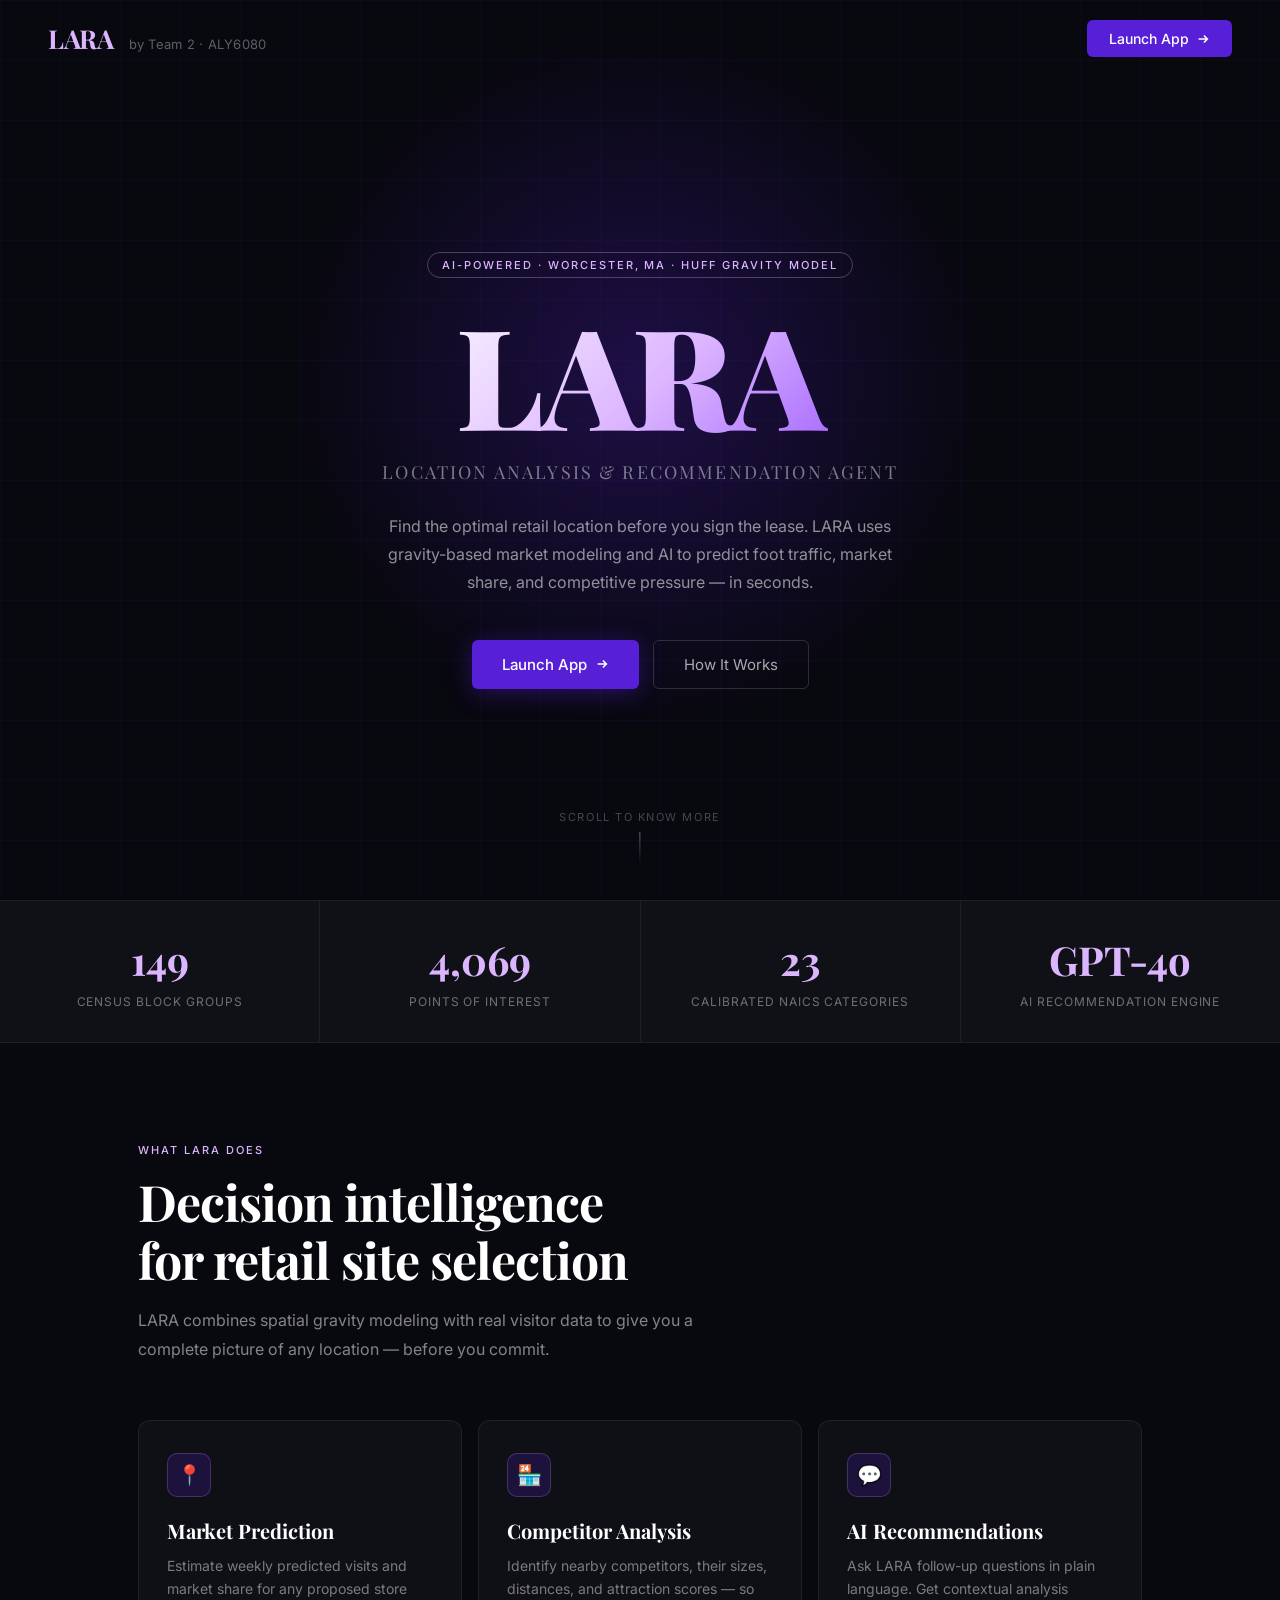
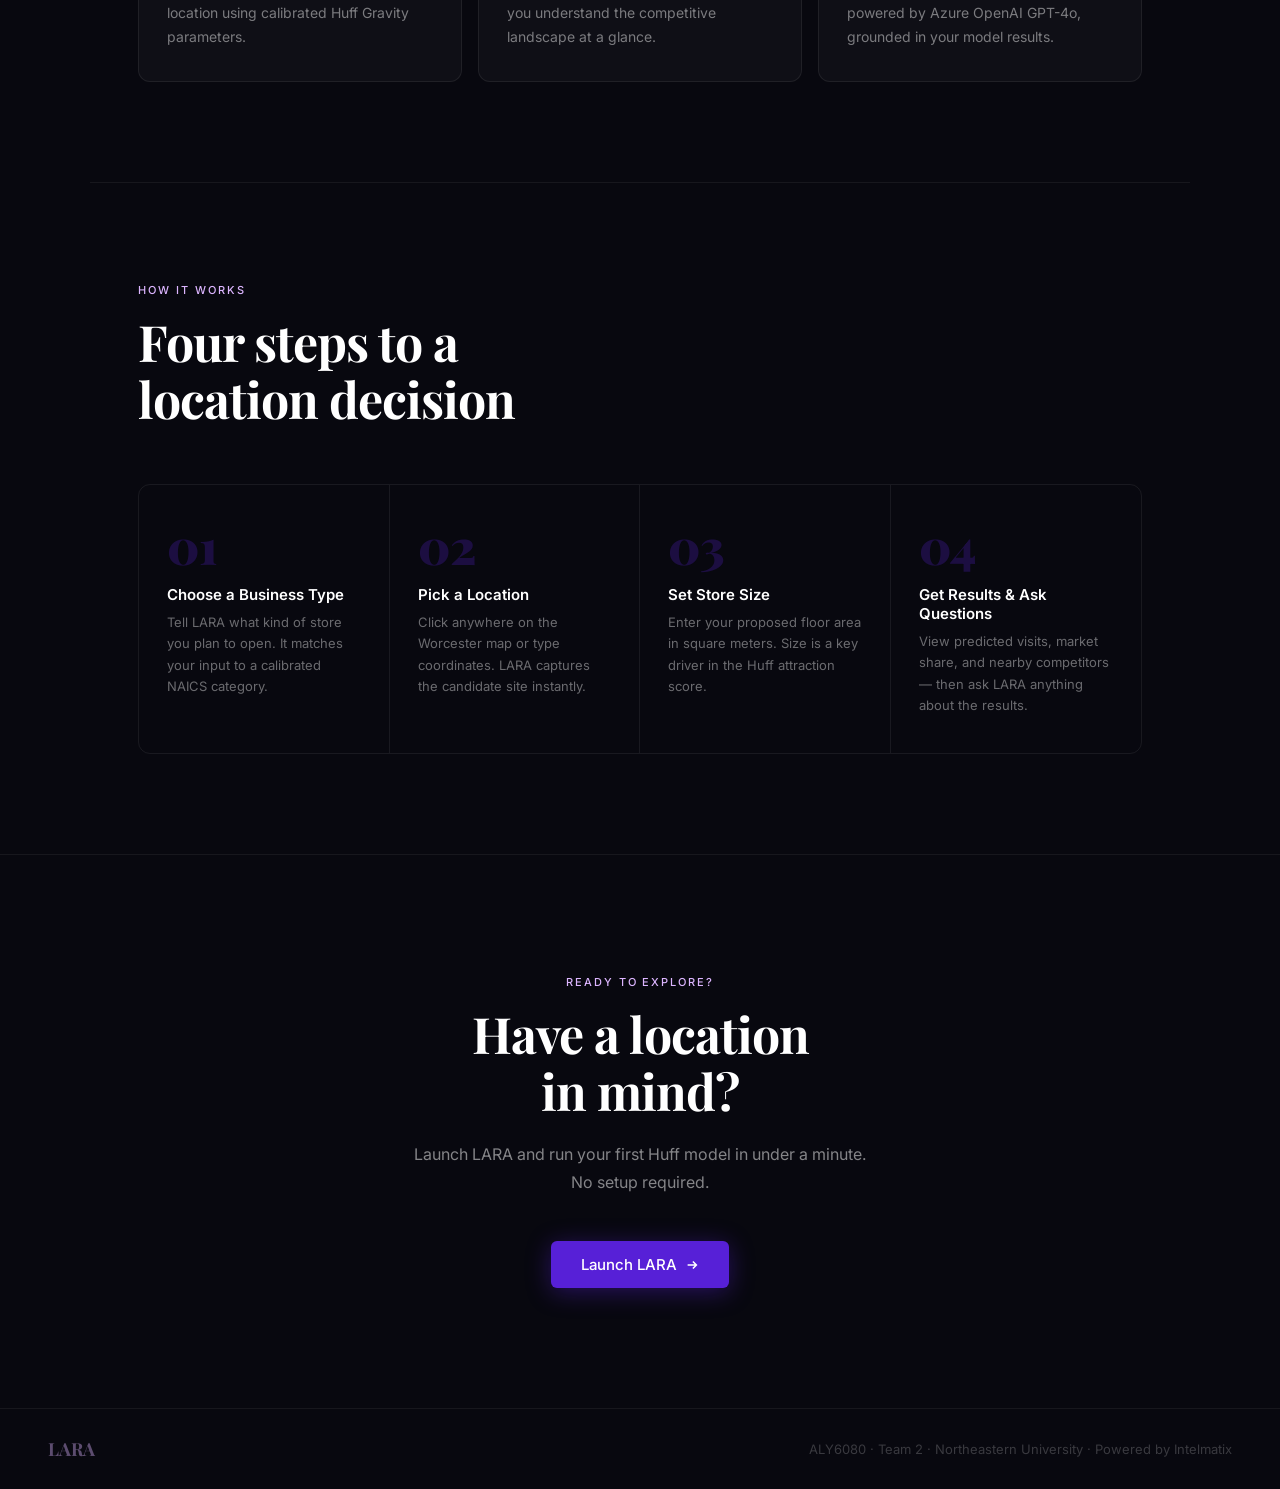
==== templates/landing.html @ 4e95580e "add landing page, fix competitor name" ====
<!DOCTYPE html>
<html lang="en">
<head>
  <meta charset="UTF-8" />
  <meta name="viewport" content="width=device-width, initial-scale=1.0" />
  <title>LARA — Location Analysis & Recommendation Agent</title>
  <link rel="preconnect" href="https://fonts.googleapis.com" />
  <link rel="preconnect" href="https://fonts.gstatic.com" crossorigin />
  <link href="https://fonts.googleapis.com/css2?family=Playfair+Display:wght@400;700;900&family=Inter:wght@300;400;500;600&display=swap" rel="stylesheet" />
  <style>
    *, *::before, *::after { box-sizing: border-box; margin: 0; padding: 0; }

    :root {
      --black:   #08080f;
      --deep:    #0d0d1e;
      --purple:  #5720d7;
      --lavender:#DCB5FF;
      --mist:    #f3e8ff;
      --dim:     rgba(255,255,255,0.45);
      --white:   #ffffff;
    }

    html { scroll-behavior: smooth; }

    body {
      font-family: 'Inter', sans-serif;
      background: var(--black);
      color: var(--white);
      overflow-x: hidden;
    }

    /* ── NAV ── */
    nav {
      position: fixed;
      top: 0; left: 0; right: 0;
      z-index: 100;
      display: flex;
      align-items: center;
      justify-content: space-between;
      padding: 20px 48px;
      transition: background 0.4s, backdrop-filter 0.4s;
    }
    nav.scrolled {
      background: rgba(8,8,15,0.85);
      backdrop-filter: blur(12px);
      border-bottom: 0.5px solid rgba(255,255,255,0.06);
    }
    .nav-logo {
      font-family: 'Playfair Display', serif;
      font-size: 26px;
      font-weight: 700;
      color: var(--lavender);
      letter-spacing: -0.5px;
      text-decoration: none;
    }
    .nav-logo span {
      color: rgba(255,255,255,0.35);
      font-size: 13px;
      font-family: 'Inter', sans-serif;
      font-weight: 400;
      margin-left: 10px;
      letter-spacing: 0.02em;
    }
    .nav-cta {
      display: inline-flex;
      align-items: center;
      gap: 7px;
      padding: 10px 22px;
      border-radius: 6px;
      background: var(--purple);
      color: var(--white);
      font-size: 14px;
      font-weight: 500;
      text-decoration: none;
      transition: background 0.2s, transform 0.2s;
    }
    .nav-cta:hover { background: #6d32f0; transform: translateY(-1px); }
    .nav-cta svg { width: 14px; height: 14px; }

    /* ── HERO ── */
    .hero {
      position: relative;
      min-height: 100vh;
      display: flex;
      flex-direction: column;
      align-items: center;
      justify-content: center;
      text-align: center;
      padding: 120px 24px 80px;
      overflow: hidden;
    }

    /* animated grid background */
    .hero-grid {
      position: absolute;
      inset: 0;
      background-image:
        linear-gradient(rgba(87,32,215,0.07) 1px, transparent 1px),
        linear-gradient(90deg, rgba(87,32,215,0.07) 1px, transparent 1px);
      background-size: 60px 60px;
      animation: gridDrift 20s linear infinite;
      pointer-events: none;
    }
    @keyframes gridDrift {
      from { transform: translateY(0); }
      to   { transform: translateY(60px); }
    }

    /* radial glow */
    .hero-glow {
      position: absolute;
      top: 50%; left: 50%;
      transform: translate(-50%, -60%);
      width: 700px; height: 700px;
      background: radial-gradient(ellipse, rgba(87,32,215,0.28) 0%, transparent 70%);
      pointer-events: none;
      animation: pulse 6s ease-in-out infinite;
    }
    @keyframes pulse {
      0%, 100% { opacity: 0.7; transform: translate(-50%, -60%) scale(1); }
      50%       { opacity: 1;   transform: translate(-50%, -60%) scale(1.08); }
    }

    .hero-content { position: relative; z-index: 2; max-width: 800px; }

    .hero-eyebrow {
      display: inline-block;
      font-size: 11px;
      font-weight: 500;
      letter-spacing: 0.18em;
      text-transform: uppercase;
      color: var(--lavender);
      border: 0.5px solid rgba(220,181,255,0.3);
      padding: 5px 14px;
      border-radius: 20px;
      margin-bottom: 32px;
    }

    .hero-title {
      font-family: 'Playfair Display', serif;
      font-size: clamp(80px, 12vw, 140px);
      font-weight: 900;
      line-height: 0.9;
      letter-spacing: -3px;
      background: linear-gradient(135deg, #ffffff 0%, #DCB5FF 55%, #9b59ff 100%);
      -webkit-background-clip: text;
      -webkit-text-fill-color: transparent;
      background-clip: text;
      margin-bottom: 24px;
    }

    .hero-sub {
      font-family: 'Playfair Display', serif;
      font-size: clamp(15px, 2vw, 18px);
      font-weight: 400;
      color: var(--dim);
      letter-spacing: 0.12em;
      text-transform: uppercase;
      margin-bottom: 28px;
    }

    .hero-desc {
      font-size: 16px;
      line-height: 1.75;
      color: rgba(255,255,255,0.55);
      max-width: 520px;
      margin: 0 auto 44px;
    }

    .hero-actions {
      display: flex;
      gap: 14px;
      justify-content: center;
      flex-wrap: wrap;
    }
    .btn-primary {
      display: inline-flex;
      align-items: center;
      gap: 8px;
      padding: 14px 30px;
      border-radius: 6px;
      background: var(--purple);
      color: var(--white);
      font-size: 15px;
      font-weight: 500;
      text-decoration: none;
      transition: background 0.2s, transform 0.2s, box-shadow 0.2s;
      box-shadow: 0 4px 24px rgba(87,32,215,0.4);
    }
    .btn-primary:hover {
      background: #6d32f0;
      transform: translateY(-2px);
      box-shadow: 0 8px 32px rgba(87,32,215,0.55);
    }
    .btn-secondary {
      display: inline-flex;
      align-items: center;
      gap: 8px;
      padding: 14px 30px;
      border-radius: 6px;
      background: transparent;
      color: rgba(255,255,255,0.65);
      font-size: 15px;
      font-weight: 400;
      text-decoration: none;
      border: 0.5px solid rgba(255,255,255,0.15);
      transition: border-color 0.2s, color 0.2s;
    }
    .btn-secondary:hover {
      border-color: rgba(220,181,255,0.45);
      color: var(--lavender);
    }

    .scroll-hint {
      position: absolute;
      bottom: 36px;
      left: 50%;
      transform: translateX(-50%);
      display: flex;
      flex-direction: column;
      align-items: center;
      gap: 8px;
      color: rgba(255,255,255,0.25);
      font-size: 11px;
      letter-spacing: 0.14em;
      text-transform: uppercase;
      z-index: 2;
    }
    .scroll-hint .arrow {
      width: 1px;
      height: 32px;
      background: linear-gradient(to bottom, rgba(220,181,255,0.5), transparent);
      animation: scrollBounce 1.8s ease-in-out infinite;
    }
    @keyframes scrollBounce {
      0%, 100% { opacity: 0.4; transform: scaleY(1); }
      50%       { opacity: 1;   transform: scaleY(1.2); }
    }

    /* ── STATS STRIP ── */
    .stats-strip {
      background: rgba(255,255,255,0.03);
      border-top: 0.5px solid rgba(255,255,255,0.06);
      border-bottom: 0.5px solid rgba(255,255,255,0.06);
      display: flex;
      justify-content: center;
      flex-wrap: wrap;
      gap: 0;
    }
    .stat-item {
      flex: 1;
      min-width: 180px;
      padding: 32px 40px;
      text-align: center;
      border-right: 0.5px solid rgba(255,255,255,0.06);
    }
    .stat-item:last-child { border-right: none; }
    .stat-num {
      font-family: 'Playfair Display', serif;
      font-size: 40px;
      font-weight: 700;
      color: var(--lavender);
      display: block;
      margin-bottom: 4px;
    }
    .stat-label {
      font-size: 12px;
      color: rgba(255,255,255,0.4);
      letter-spacing: 0.08em;
      text-transform: uppercase;
    }

    /* ── SECTIONS ── */
    section {
      padding: 100px 48px;
      max-width: 1100px;
      margin: 0 auto;
    }

    .section-eyebrow {
      font-size: 11px;
      font-weight: 500;
      letter-spacing: 0.18em;
      text-transform: uppercase;
      color: var(--lavender);
      margin-bottom: 16px;
    }

    .section-title {
      font-family: 'Playfair Display', serif;
      font-size: clamp(32px, 4vw, 50px);
      font-weight: 700;
      line-height: 1.15;
      letter-spacing: -1px;
      color: var(--white);
      margin-bottom: 18px;
    }

    .section-body {
      font-size: 16px;
      line-height: 1.8;
      color: rgba(255,255,255,0.5);
      max-width: 560px;
    }

    /* ── FEATURES ── */
    .features-grid {
      display: grid;
      grid-template-columns: repeat(3, 1fr);
      gap: 16px;
      margin-top: 56px;
    }
    .feature-card {
      background: rgba(255,255,255,0.03);
      border: 0.5px solid rgba(255,255,255,0.07);
      border-radius: 12px;
      padding: 32px 28px;
      transition: border-color 0.3s, background 0.3s;
    }
    .feature-card:hover {
      border-color: rgba(220,181,255,0.3);
      background: rgba(87,32,215,0.06);
    }
    .feature-icon {
      width: 44px; height: 44px;
      border-radius: 10px;
      background: rgba(87,32,215,0.2);
      border: 0.5px solid rgba(220,181,255,0.2);
      display: flex;
      align-items: center;
      justify-content: center;
      margin-bottom: 20px;
      font-size: 20px;
    }
    .feature-title {
      font-family: 'Playfair Display', serif;
      font-size: 20px;
      font-weight: 700;
      color: var(--white);
      margin-bottom: 10px;
    }
    .feature-desc {
      font-size: 14px;
      line-height: 1.7;
      color: rgba(255,255,255,0.45);
    }

    /* ── HOW IT WORKS ── */
    .how-section {
      border-top: 0.5px solid rgba(255,255,255,0.06);
    }
    .steps-wrap {
      display: grid;
      grid-template-columns: repeat(4, 1fr);
      gap: 0;
      margin-top: 56px;
      border: 0.5px solid rgba(255,255,255,0.07);
      border-radius: 12px;
      overflow: hidden;
    }
    .step-card {
      padding: 36px 28px;
      border-right: 0.5px solid rgba(255,255,255,0.07);
      position: relative;
    }
    .step-card:last-child { border-right: none; }
    .step-num {
      font-family: 'Playfair Display', serif;
      font-size: 48px;
      font-weight: 900;
      color: rgba(87,32,215,0.25);
      line-height: 1;
      margin-bottom: 16px;
    }
    .step-title {
      font-size: 15px;
      font-weight: 600;
      color: var(--white);
      margin-bottom: 8px;
    }
    .step-desc {
      font-size: 13px;
      line-height: 1.65;
      color: rgba(255,255,255,0.4);
    }

    /* ── CTA BOTTOM ── */
    .cta-section {
      border-top: 0.5px solid rgba(255,255,255,0.06);
      text-align: center;
      padding: 120px 48px;
    }
    .cta-section .section-title {
      max-width: 600px;
      margin: 16px auto 20px;
    }
    .cta-section .section-body {
      margin: 0 auto 44px;
      max-width: 460px;
    }

    /* ── FOOTER ── */
    footer {
      border-top: 0.5px solid rgba(255,255,255,0.06);
      padding: 28px 48px;
      display: flex;
      align-items: center;
      justify-content: space-between;
      color: rgba(255,255,255,0.2);
      font-size: 13px;
    }
    .footer-logo {
      font-family: 'Playfair Display', serif;
      font-size: 18px;
      font-weight: 700;
      color: rgba(220,181,255,0.4);
      text-decoration: none;
    }
    footer a {
      color: rgba(255,255,255,0.2);
      text-decoration: none;
    }
    footer a:hover { color: var(--lavender); }

    /* ── RESPONSIVE ── */
    @media (max-width: 900px) {
      nav { padding: 16px 24px; }
      section { padding: 70px 24px; }
      .features-grid { grid-template-columns: 1fr; }
      .steps-wrap { grid-template-columns: repeat(2, 1fr); }
      .step-card:nth-child(2) { border-right: none; }
      .step-card:nth-child(1),
      .step-card:nth-child(2) { border-bottom: 0.5px solid rgba(255,255,255,0.07); }
      .stat-item { min-width: 140px; padding: 24px; }
      footer { flex-direction: column; gap: 8px; text-align: center; }
    }

    @media (prefers-reduced-motion: reduce) {
      .hero-grid, .hero-glow, .scroll-hint .arrow { animation: none; }
    }
  </style>
</head>
<body>

  <!-- NAV -->
  <nav id="nav">
    <a class="nav-logo" href="/">LARA <span>by Team 2 · ALY6080</span></a>
    <a class="nav-cta" href="/app">
      Launch App
      <svg viewBox="0 0 16 16" fill="none" stroke="currentColor" stroke-width="1.8">
        <path d="M3 8h10M9 4l4 4-4 4"/>
      </svg>
    </a>
  </nav>

  <!-- HERO -->
  <div class="hero">
    <div class="hero-grid"></div>
    <div class="hero-glow"></div>
    <div class="hero-content">
      <span class="hero-eyebrow">AI-Powered · Worcester, MA · Huff Gravity Model</span>
      <h1 class="hero-title">LARA</h1>
      <p class="hero-sub">Location Analysis &amp; Recommendation Agent</p>
      <p class="hero-desc">
        Find the optimal retail location before you sign the lease.
        LARA uses gravity-based market modeling and AI to predict
        foot traffic, market share, and competitive pressure — in seconds.
      </p>
      <div class="hero-actions">
        <a class="btn-primary" href="/app">
          Launch App
          <svg width="14" height="14" viewBox="0 0 16 16" fill="none" stroke="currentColor" stroke-width="1.8">
            <path d="M3 8h10M9 4l4 4-4 4"/>
          </svg>
        </a>
        <a class="btn-secondary" href="#how">How It Works</a>
      </div>
    </div>
    <div class="scroll-hint">
      <span>Scroll to know more</span>
      <div class="arrow"></div>
    </div>
  </div>

  <!-- STATS STRIP -->
  <div class="stats-strip">
    <div class="stat-item">
      <span class="stat-num">149</span>
      <span class="stat-label">Census Block Groups</span>
    </div>
    <div class="stat-item">
      <span class="stat-num">4,069</span>
      <span class="stat-label">Points of Interest</span>
    </div>
    <div class="stat-item">
      <span class="stat-num">23</span>
      <span class="stat-label">Calibrated NAICS Categories</span>
    </div>
    <div class="stat-item">
      <span class="stat-num">GPT-4o</span>
      <span class="stat-label">AI Recommendation Engine</span>
    </div>
  </div>

  <!-- FEATURES -->
  <section>
    <p class="section-eyebrow">What LARA Does</p>
    <h2 class="section-title">Decision intelligence<br/>for retail site selection</h2>
    <p class="section-body">
      LARA combines spatial gravity modeling with real visitor data
      to give you a complete picture of any location — before you commit.
    </p>
    <div class="features-grid">
      <div class="feature-card">
        <div class="feature-icon">📍</div>
        <div class="feature-title">Market Prediction</div>
        <p class="feature-desc">
          Estimate weekly predicted visits and market share for any proposed
          store location using calibrated Huff Gravity parameters.
        </p>
      </div>
      <div class="feature-card">
        <div class="feature-icon">🏪</div>
        <div class="feature-title">Competitor Analysis</div>
        <p class="feature-desc">
          Identify nearby competitors, their sizes, distances, and
          attraction scores — so you understand the competitive landscape at a glance.
        </p>
      </div>
      <div class="feature-card">
        <div class="feature-icon">💬</div>
        <div class="feature-title">AI Recommendations</div>
        <p class="feature-desc">
          Ask LARA follow-up questions in plain language.
          Get contextual analysis powered by Azure OpenAI GPT-4o,
          grounded in your model results.
        </p>
      </div>
    </div>
  </section>

  <!-- HOW IT WORKS -->
  <section id="how" class="how-section">
    <p class="section-eyebrow">How It Works</p>
    <h2 class="section-title">Four steps to a<br/>location decision</h2>
    <div class="steps-wrap">
      <div class="step-card">
        <div class="step-num">01</div>
        <div class="step-title">Choose a Business Type</div>
        <p class="step-desc">Tell LARA what kind of store you plan to open. It matches your input to a calibrated NAICS category.</p>
      </div>
      <div class="step-card">
        <div class="step-num">02</div>
        <div class="step-title">Pick a Location</div>
        <p class="step-desc">Click anywhere on the Worcester map or type coordinates. LARA captures the candidate site instantly.</p>
      </div>
      <div class="step-card">
        <div class="step-num">03</div>
        <div class="step-title">Set Store Size</div>
        <p class="step-desc">Enter your proposed floor area in square meters. Size is a key driver in the Huff attraction score.</p>
      </div>
      <div class="step-card">
        <div class="step-num">04</div>
        <div class="step-title">Get Results &amp; Ask Questions</div>
        <p class="step-desc">View predicted visits, market share, and nearby competitors — then ask LARA anything about the results.</p>
      </div>
    </div>
  </section>

  <!-- CTA BOTTOM -->
  <div class="cta-section">
    <p class="section-eyebrow">Ready to explore?</p>
    <h2 class="section-title">Have a location<br/>in mind?</h2>
    <p class="section-body">
      Launch LARA and run your first Huff model in under a minute.
      No setup required.
    </p>
    <a class="btn-primary" href="/app">
      Launch LARA
      <svg width="14" height="14" viewBox="0 0 16 16" fill="none" stroke="currentColor" stroke-width="1.8">
        <path d="M3 8h10M9 4l4 4-4 4"/>
      </svg>
    </a>
  </div>

  <!-- FOOTER -->
  <footer>
    <a class="footer-logo" href="/">LARA</a>
    <span>ALY6080 · Team 2 · Northeastern University · Powered by <a href="https://intelmatix.ai" target="_blank">Intelmatix</a></span>
  </footer>

  <script>
    // Nav scroll effect
    const nav = document.getElementById('nav');
    window.addEventListener('scroll', () => {
      nav.classList.toggle('scrolled', window.scrollY > 40);
    });
  </script>
</body>
</html>
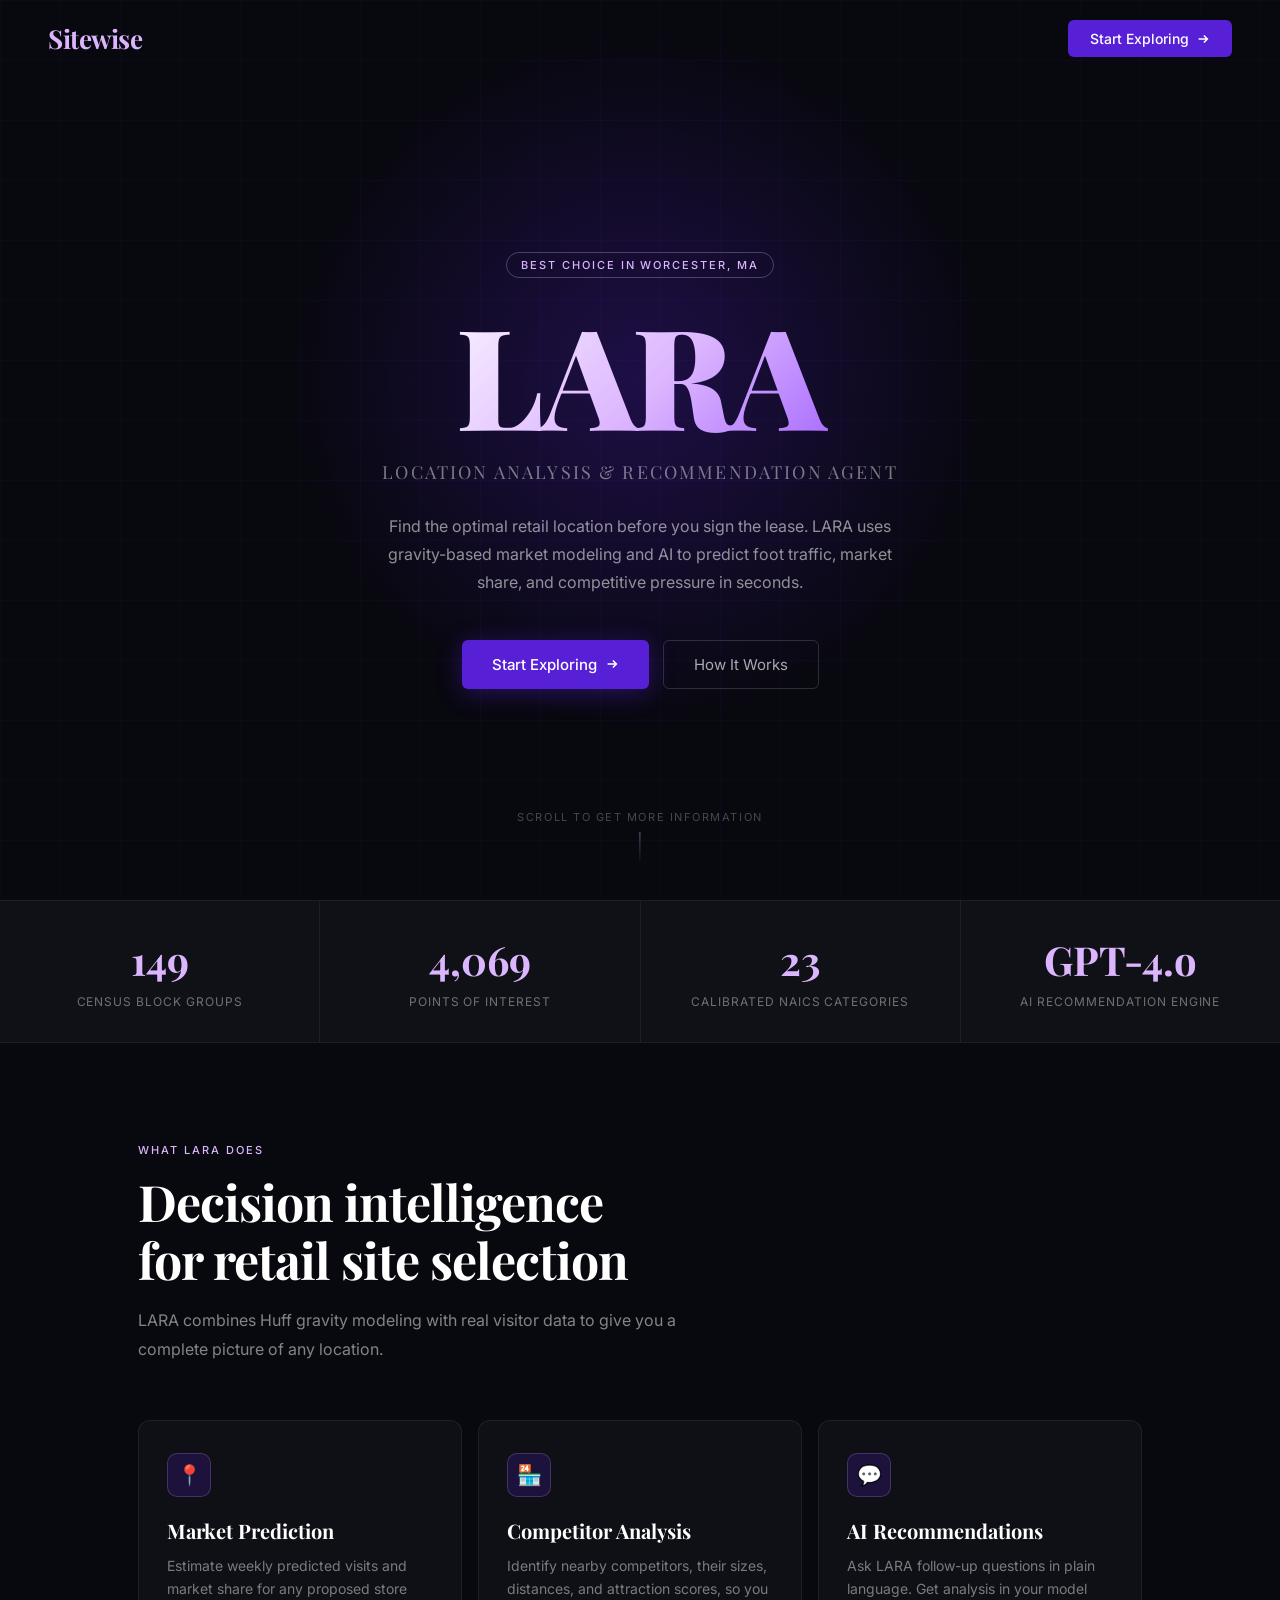
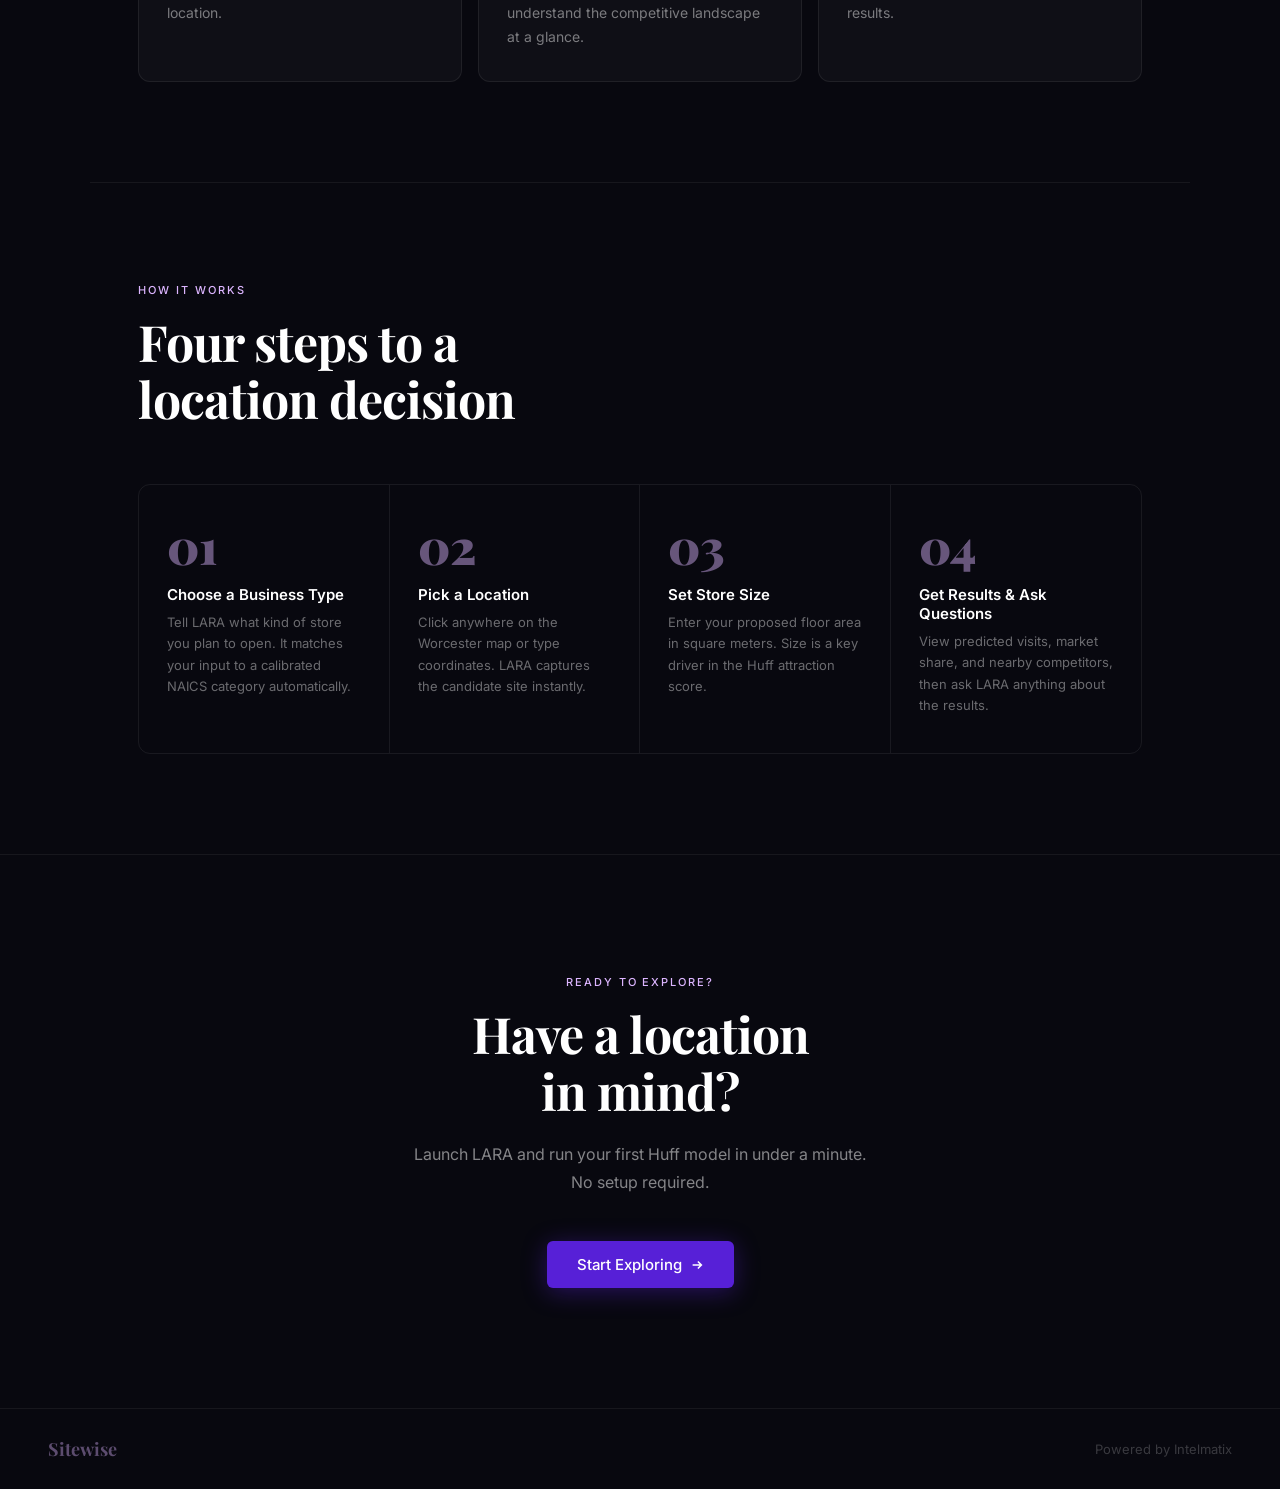
==== commit 67f865f9: "fix sticky chat panel and some content" ====
--- a/templates/landing.html
+++ b/templates/landing.html
@@ -368,7 +368,7 @@
       font-family: 'Playfair Display', serif;
       font-size: 48px;
       font-weight: 900;
-      color: rgba(87,32,215,0.25);
+      color: rgba(220,181,255,0.45);
       line-height: 1;
       margin-bottom: 16px;
     }
@@ -444,9 +444,9 @@
 
   <!-- NAV -->
   <nav id="nav">
-    <a class="nav-logo" href="/">LARA <span>by Team 2 · ALY6080</span></a>
+    <a class="nav-logo" href="/">Sitewise</a>
     <a class="nav-cta" href="/app">
-      Launch App
+      Start Exploring
       <svg viewBox="0 0 16 16" fill="none" stroke="currentColor" stroke-width="1.8">
         <path d="M3 8h10M9 4l4 4-4 4"/>
       </svg>
@@ -458,17 +458,17 @@
     <div class="hero-grid"></div>
     <div class="hero-glow"></div>
     <div class="hero-content">
-      <span class="hero-eyebrow">AI-Powered · Worcester, MA · Huff Gravity Model</span>
+      <span class="hero-eyebrow">Best choice in Worcester, MA</span>
       <h1 class="hero-title">LARA</h1>
       <p class="hero-sub">Location Analysis &amp; Recommendation Agent</p>
       <p class="hero-desc">
         Find the optimal retail location before you sign the lease.
         LARA uses gravity-based market modeling and AI to predict
-        foot traffic, market share, and competitive pressure — in seconds.
+        foot traffic, market share, and competitive pressure in seconds.
       </p>
       <div class="hero-actions">
         <a class="btn-primary" href="/app">
-          Launch App
+          Start Exploring
           <svg width="14" height="14" viewBox="0 0 16 16" fill="none" stroke="currentColor" stroke-width="1.8">
             <path d="M3 8h10M9 4l4 4-4 4"/>
           </svg>
@@ -477,7 +477,7 @@
       </div>
     </div>
     <div class="scroll-hint">
-      <span>Scroll to know more</span>
+      <span>Scroll to get more information</span>
       <div class="arrow"></div>
     </div>
   </div>
@@ -497,7 +497,7 @@
       <span class="stat-label">Calibrated NAICS Categories</span>
     </div>
     <div class="stat-item">
-      <span class="stat-num">GPT-4o</span>
+      <span class="stat-num">GPT-4.o</span>
       <span class="stat-label">AI Recommendation Engine</span>
     </div>
   </div>
@@ -507,8 +507,8 @@
     <p class="section-eyebrow">What LARA Does</p>
     <h2 class="section-title">Decision intelligence<br/>for retail site selection</h2>
     <p class="section-body">
-      LARA combines spatial gravity modeling with real visitor data
-      to give you a complete picture of any location — before you commit.
+      LARA combines Huff gravity modeling with real visitor data
+      to give you a complete picture of any location.
     </p>
     <div class="features-grid">
       <div class="feature-card">
@@ -516,7 +516,7 @@
         <div class="feature-title">Market Prediction</div>
         <p class="feature-desc">
           Estimate weekly predicted visits and market share for any proposed
-          store location using calibrated Huff Gravity parameters.
+          store location.
         </p>
       </div>
       <div class="feature-card">
@@ -524,7 +524,7 @@
         <div class="feature-title">Competitor Analysis</div>
         <p class="feature-desc">
           Identify nearby competitors, their sizes, distances, and
-          attraction scores — so you understand the competitive landscape at a glance.
+          attraction scores, so you understand the competitive landscape at a glance.
         </p>
       </div>
       <div class="feature-card">
@@ -532,8 +532,7 @@
         <div class="feature-title">AI Recommendations</div>
         <p class="feature-desc">
           Ask LARA follow-up questions in plain language.
-          Get contextual analysis powered by Azure OpenAI GPT-4o,
-          grounded in your model results.
+          Get analysis in your model results.
         </p>
       </div>
     </div>
@@ -547,7 +546,7 @@
       <div class="step-card">
         <div class="step-num">01</div>
         <div class="step-title">Choose a Business Type</div>
-        <p class="step-desc">Tell LARA what kind of store you plan to open. It matches your input to a calibrated NAICS category.</p>
+        <p class="step-desc">Tell LARA what kind of store you plan to open. It matches your input to a calibrated NAICS category automatically.</p>
       </div>
       <div class="step-card">
         <div class="step-num">02</div>
@@ -562,7 +561,7 @@
       <div class="step-card">
         <div class="step-num">04</div>
         <div class="step-title">Get Results &amp; Ask Questions</div>
-        <p class="step-desc">View predicted visits, market share, and nearby competitors — then ask LARA anything about the results.</p>
+        <p class="step-desc">View predicted visits, market share, and nearby competitors, then ask LARA anything about the results.</p>
       </div>
     </div>
   </section>
@@ -576,7 +575,7 @@
       No setup required.
     </p>
     <a class="btn-primary" href="/app">
-      Launch LARA
+      Start Exploring
       <svg width="14" height="14" viewBox="0 0 16 16" fill="none" stroke="currentColor" stroke-width="1.8">
         <path d="M3 8h10M9 4l4 4-4 4"/>
       </svg>
@@ -585,8 +584,8 @@
 
   <!-- FOOTER -->
   <footer>
-    <a class="footer-logo" href="/">LARA</a>
-    <span>ALY6080 · Team 2 · Northeastern University · Powered by <a href="https://intelmatix.ai" target="_blank">Intelmatix</a></span>
+    <a class="footer-logo" href="/">Sitewise</a>
+    <span>Powered by <a href="https://intelmatix.ai" target="_blank">Intelmatix</a></span>
   </footer>
 
   <script>
